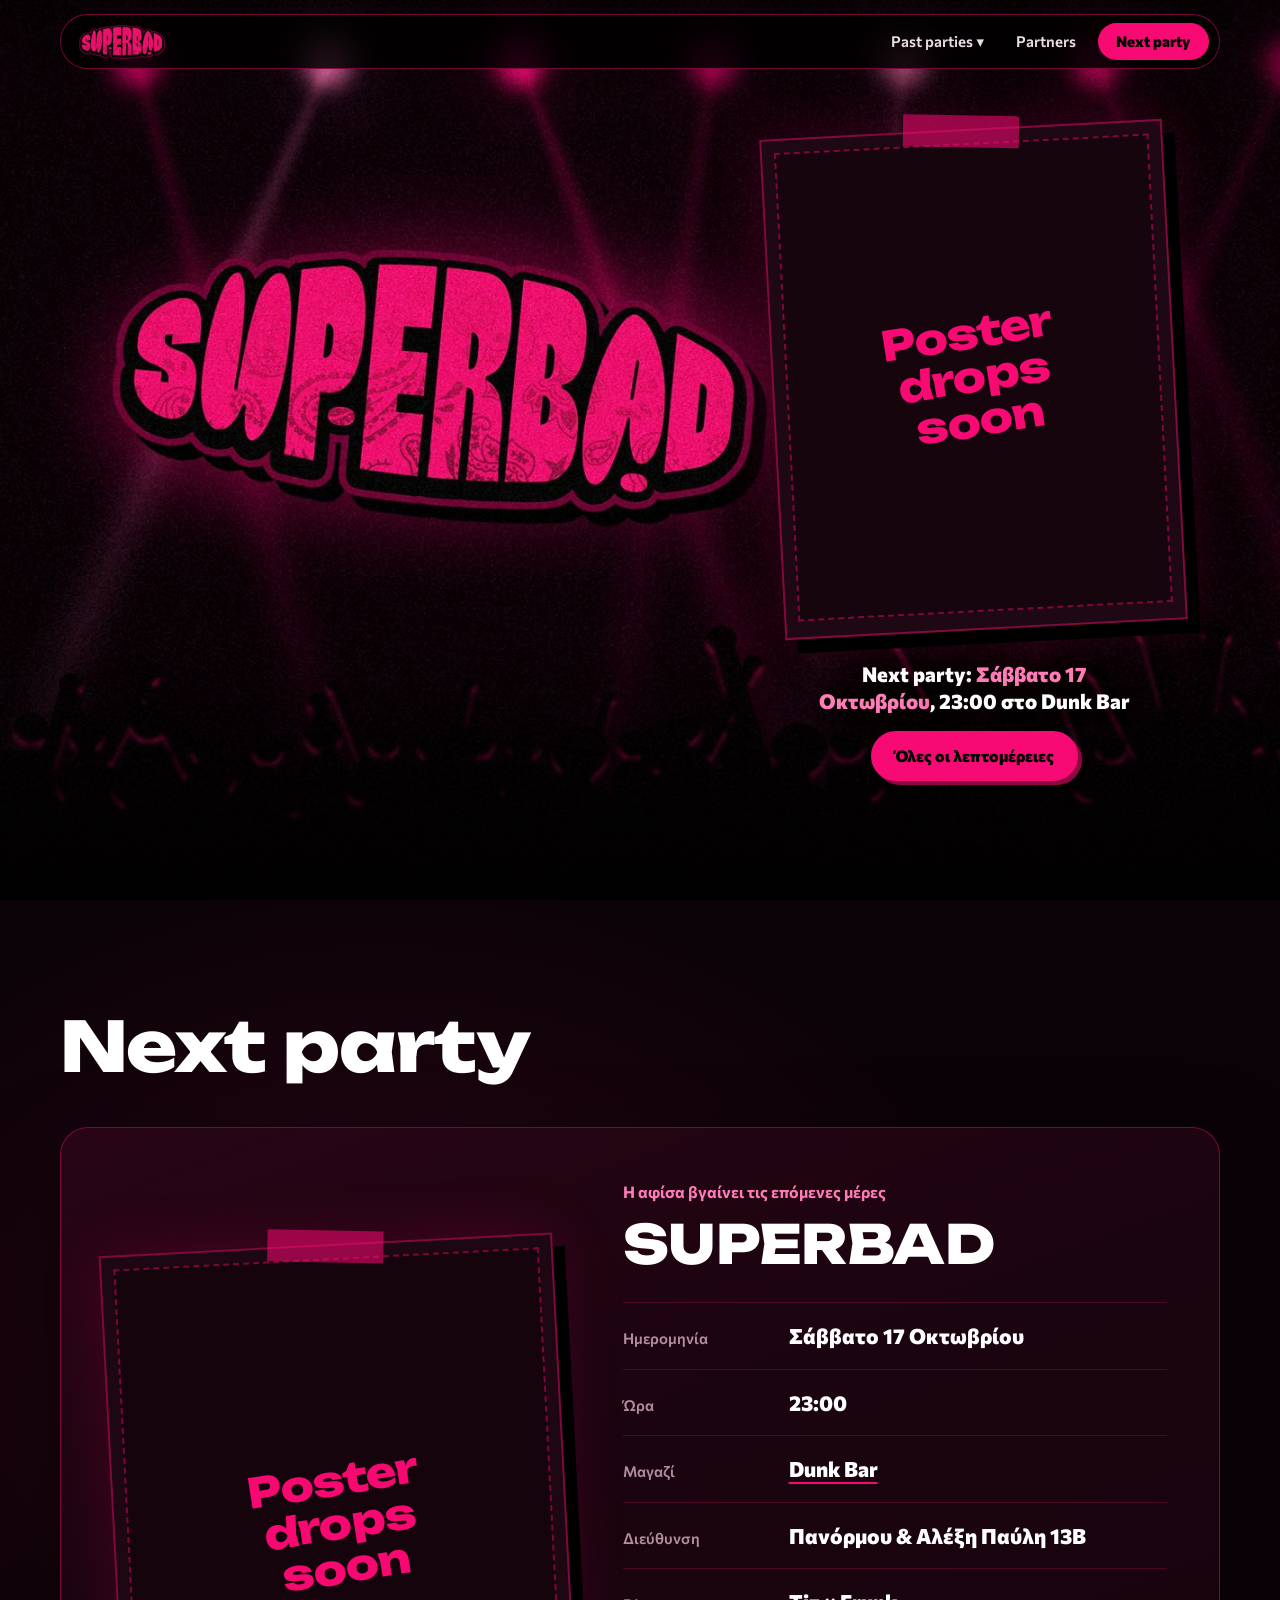
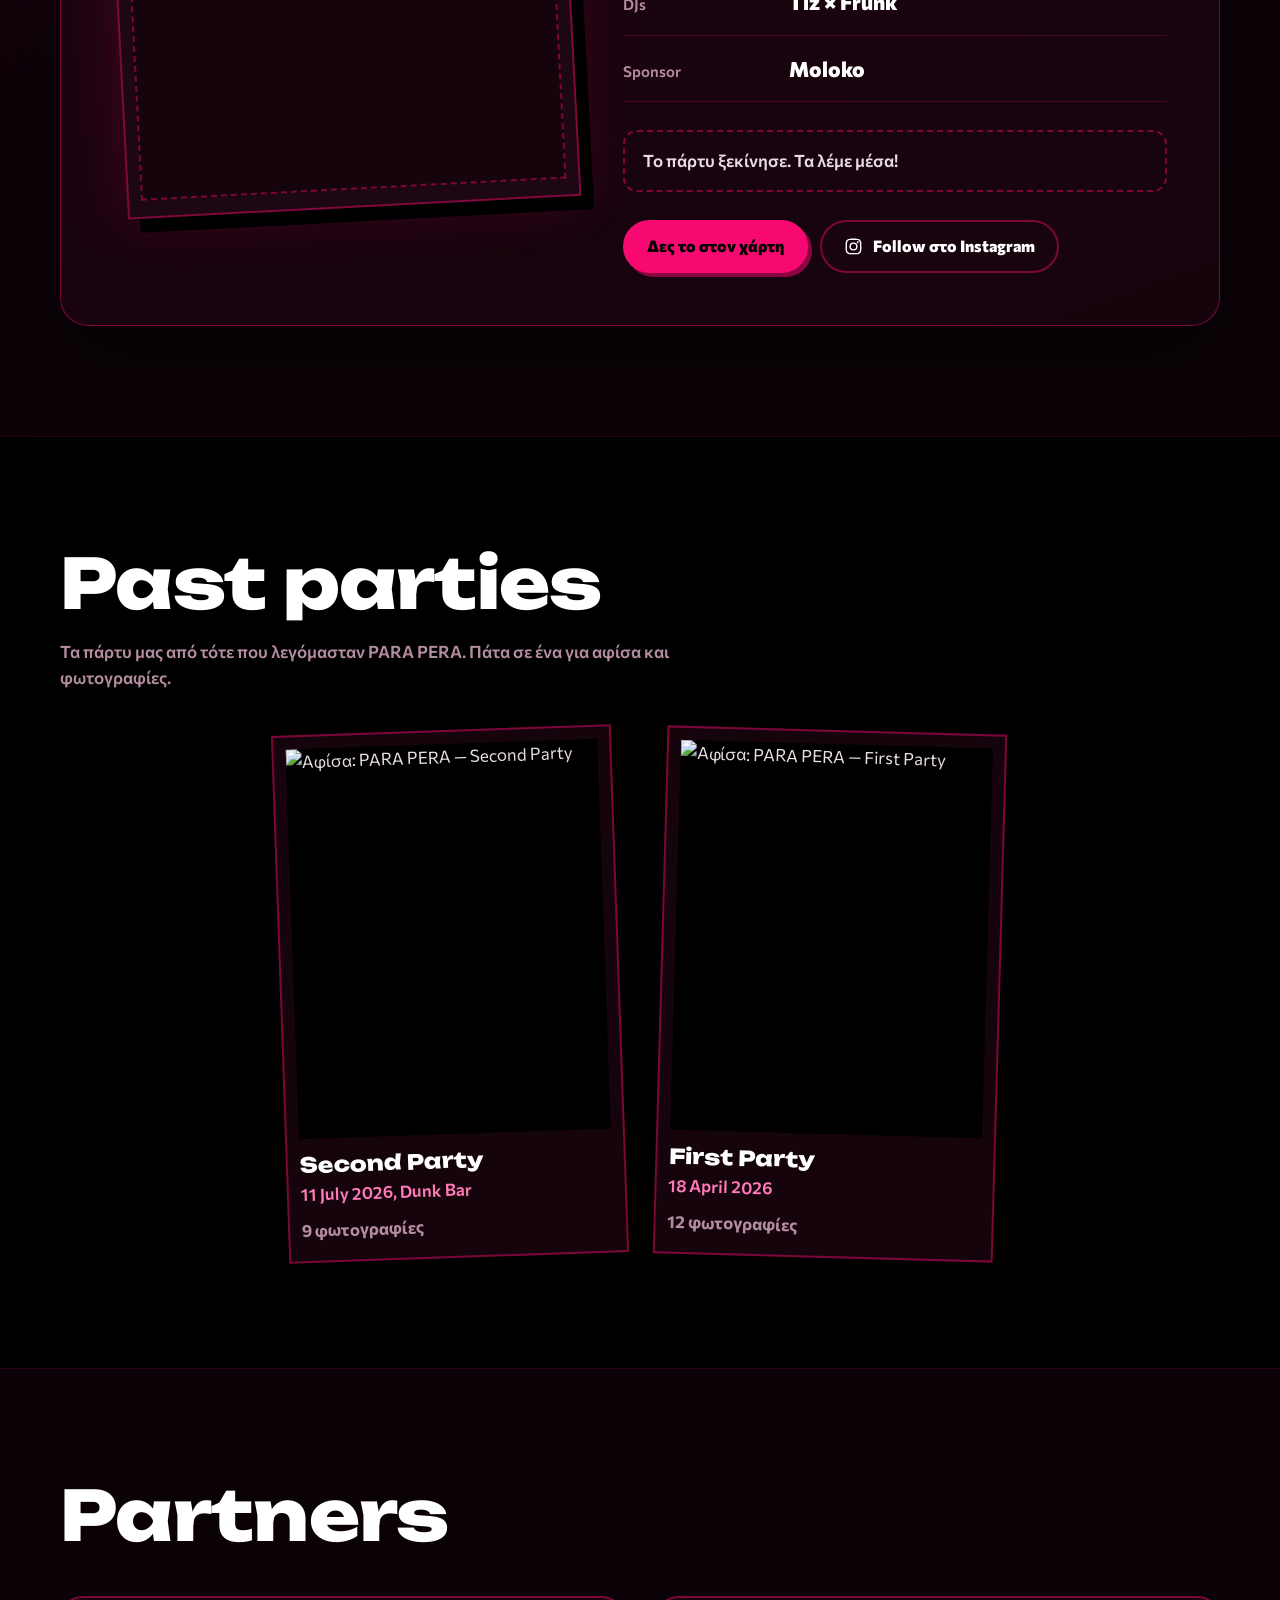
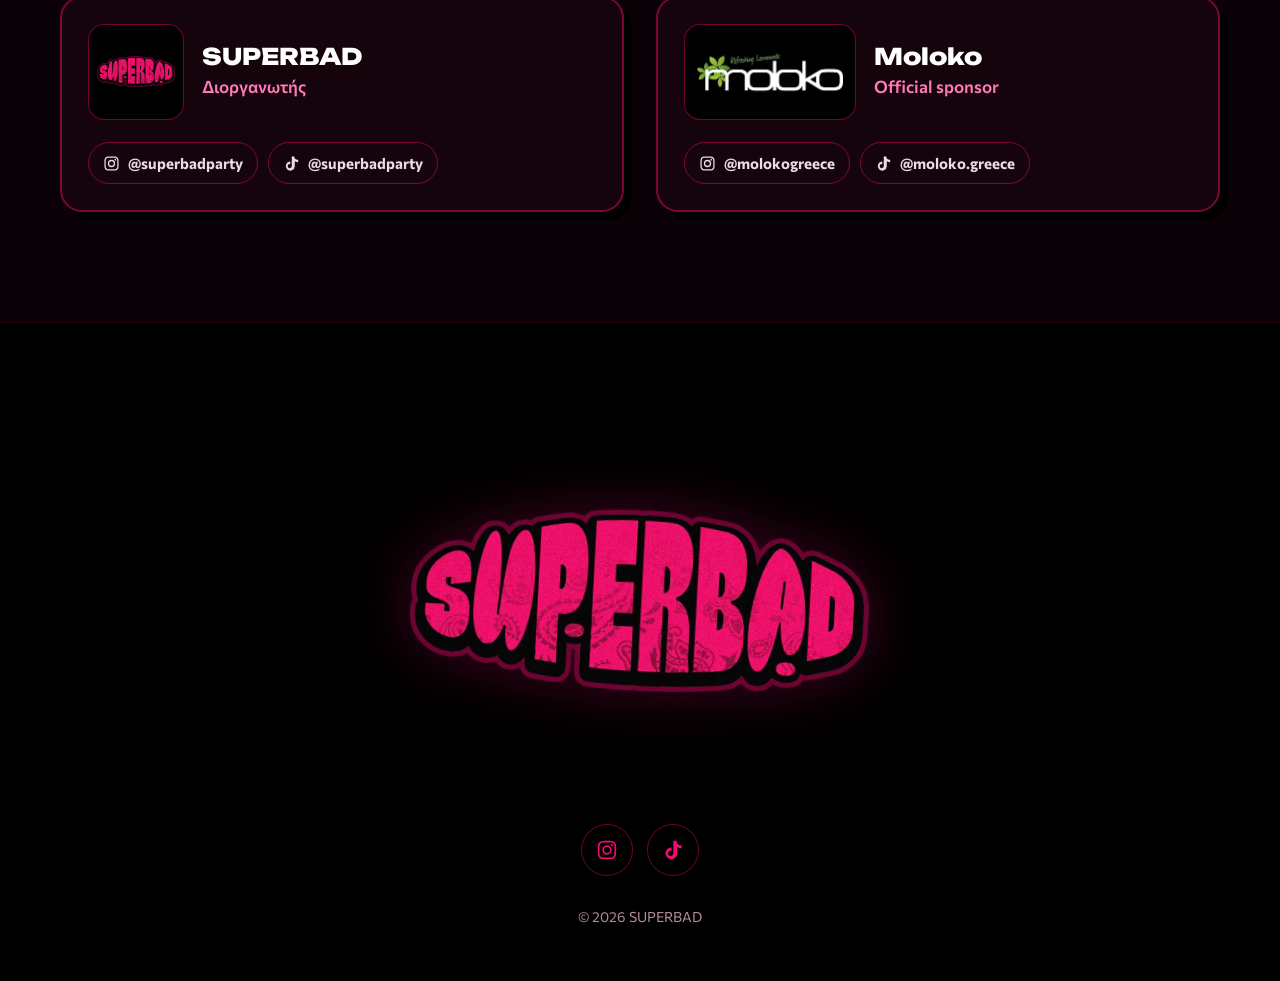
==== index.html @ 8065467e "Add files via upload superbadparty2" ====
<!DOCTYPE html>
<html lang="el">
<head>
<meta charset="UTF-8">
<meta name="viewport" content="width=device-width, initial-scale=1">
<title>SUPERBAD</title>
<meta name="description" content="SUPERBAD — φοιτητικό πάρτυ. Ημερομηνία, μαγαζί και lineup του επόμενου πάρτυ.">
<meta property="og:title" content="SUPERBAD">
<meta property="og:description" content="Φοιτητικό πάρτυ. Δες πότε και πού είναι το επόμενο.">
<meta property="og:image" content="logo-sticker.svg">
<meta property="og:type" content="website">
<meta name="color-scheme" content="dark">
<meta name="theme-color" content="#000000">
<link rel="icon" href="logo-sticker.svg" type="image/svg+xml">

<!-- Βάφει μαύρο πριν φορτώσει το CSS, για να μην αναβοσβήνει λευκό -->
<style>html,body{background:#000;margin:0}</style>

<link rel="preconnect" href="https://fonts.googleapis.com">
<link rel="preconnect" href="https://fonts.gstatic.com" crossorigin>
<link rel="stylesheet" href="https://fonts.googleapis.com/css2?family=Unbounded:wght@700;800&family=Commissioner:wght@400;600;700;800&display=swap">
<link rel="stylesheet" href="styles.css">
</head>
<body>
<svg width="0" height="0" style="position:absolute" aria-hidden="true">
  <symbol id="i-ig" viewBox="0 0 24 24"><path fill="currentColor" d="M12 2c2.717 0 3.056.01 4.122.06 1.065.05 1.79.217 2.428.465.66.254 1.216.598 1.772 1.153.509.5.902 1.105 1.153 1.772.247.637.415 1.363.465 2.428.047 1.066.06 1.405.06 4.122 0 2.717-.01 3.056-.06 4.122-.05 1.065-.218 1.79-.465 2.428a4.883 4.883 0 0 1-1.153 1.772c-.5.508-1.104.902-1.772 1.153-.637.247-1.363.415-2.428.465-1.066.047-1.405.06-4.122.06-2.717 0-3.056-.01-4.122-.06-1.065-.05-1.79-.218-2.428-.465a4.89 4.89 0 0 1-1.772-1.153 4.904 4.904 0 0 1-1.153-1.772c-.248-.637-.415-1.363-.465-2.428C2.013 15.056 2 14.717 2 12c0-2.717.01-3.056.06-4.122.05-1.066.217-1.79.465-2.428a4.88 4.88 0 0 1 1.153-1.772A4.897 4.897 0 0 1 5.45 2.525c.638-.248 1.362-.415 2.428-.465C8.944 2.013 9.283 2 12 2zm0 1.802c-2.67 0-2.987.01-4.04.059-.976.045-1.505.207-1.858.344-.466.181-.8.398-1.15.748-.35.35-.566.683-.747 1.15-.137.353-.3.882-.344 1.857-.05 1.053-.06 1.37-.06 4.04 0 2.67.01 2.987.06 4.04.045.976.207 1.505.344 1.858.181.466.397.8.747 1.15.35.35.684.566 1.15.747.353.137.882.3 1.858.344 1.052.05 1.369.06 4.04.06 2.67 0 2.987-.01 4.04-.06.976-.045 1.505-.207 1.857-.344.467-.181.8-.398 1.15-.748.35-.35.566-.683.747-1.15.137-.352.3-.881.344-1.857.05-1.053.06-1.37.06-4.04 0-2.67-.01-2.987-.06-4.04-.045-.976-.207-1.504-.344-1.857a3.097 3.097 0 0 0-.747-1.15 3.098 3.098 0 0 0-1.15-.748c-.352-.137-.881-.3-1.857-.344-1.053-.05-1.37-.06-4.04-.06zm0 3.064a5.135 5.135 0 1 1 0 10.27 5.135 5.135 0 0 1 0-10.27zm0 8.468a3.333 3.333 0 1 0 0-6.666 3.333 3.333 0 0 0 0 6.666zm6.538-8.671a1.2 1.2 0 1 1-2.4 0 1.2 1.2 0 0 1 2.4 0z"/></symbol>
  <symbol id="i-tt" viewBox="0 0 24 24"><path fill="currentColor" d="M19.59 6.69a4.83 4.83 0 0 1-3.77-4.25V2h-3.45v13.67a2.89 2.89 0 0 1-5.2 1.74 2.89 2.89 0 0 1 2.31-4.64 2.93 2.93 0 0 1 .88.13V9.4a6.84 6.84 0 0 0-1-.05A6.33 6.33 0 0 0 5.8 20.1a6.34 6.34 0 0 0 10.86-4.43V8.66a8.16 8.16 0 0 0 4.77 1.52V6.7a4.85 4.85 0 0 1-1.84-.01Z"/></symbol>
</svg>

<!-- NAV -->
<header class="site-nav">
  <a href="#home" class="nav-logo" aria-label="SUPERBAD, αρχή σελίδας"><img src="logo-sticker.svg" alt="SUPERBAD" width="81" height="34"></a>
  <nav class="nav-links" aria-label="Κύριο μενού">
    <div class="nav-past" id="navPast" hidden>
      <button class="nav-past-trigger" id="navPastTrigger" type="button" aria-expanded="false" aria-controls="navPastMenu">Past parties ▾</button>
      <div class="nav-past-menu" id="navPastMenu"></div>
    </div>
    <a href="#partners" class="nav-link">Partners</a>
    <a href="#next" class="nav-cta">Next party</a>
  </nav>
  <button class="nav-mobile-btn" id="mobileBtn" type="button" aria-expanded="false" aria-controls="mobileMenu">Menu</button>
</header>
<div class="nav-mobile-menu" id="mobileMenu">
  <a href="#next" onclick="closeMobile()">Next party</a>
  <div id="mobilePastList"></div>
  <a href="#partners" onclick="closeMobile()">Partners</a>
</div>

<!-- HERO: video με το logo αριστερά, αφίσα δεξιά -->
<section class="hero" id="home">
  <div class="hero-media">
    <video class="hero-video" autoplay muted loop playsinline poster="hero-bg.jpg">
      <source src="hero.mp4" type="video/mp4">
      <source src="hero.mov" type="video/mp4">
    </video>
    <div class="hero-shade"></div>
  </div>

  <div class="hero-inner">
    <h1 class="sr-only">SUPERBAD</h1>
    <div class="hero-side">
      <figure class="poster hero-poster">
        <div class="poster-ph"><span class="display">Poster<br>drops<br>soon</span></div>
        <img class="js-poster" alt="Αφίσα του επόμενου πάρτυ" hidden>
      </figure>
      <p class="hero-sub" id="heroSub">Το επόμενο πάρτυ ανακοινώνεται σύντομα.</p>
      <a class="btn hero-btn" href="#next">Όλες οι λεπτομέρειες</a>
    </div>
  </div>

</section>

<!-- NEXT PARTY -->
<section class="section next" id="next">
  <div class="wrap">
    <h2 class="section-title display">Next party</h2>

    <div class="party">
      <figure class="poster">
        <div class="poster-ph"><span class="display">Poster<br>drops<br>soon</span></div>
        <img class="js-poster" alt="Αφίσα του επόμενου πάρτυ" hidden>
      </figure>

      <article class="info" aria-labelledby="nName">
        <p id="nTagline" class="info-tag">Coming soon</p>
        <h3 id="nName" class="info-title display">SUPERBAD</h3>
        <dl class="info-rows">
          <div class="info-row"><dt>Ημερομηνία</dt><dd id="nDate">TBA</dd></div>
          <div class="info-row"><dt>Ώρα</dt><dd id="nTime">TBA</dd></div>
          <div class="info-row"><dt>Μαγαζί</dt><dd id="nVenue">TBA</dd></div>
          <div class="info-row"><dt>Διεύθυνση</dt><dd id="nAddress">TBA</dd></div>
          <div class="info-row"><dt>DJs</dt><dd id="nOnDeck">TBA</dd></div>
          <div class="info-row"><dt>Sponsor</dt><dd id="nSponsor">TBA</dd></div>
        </dl>

        <div class="countdown" id="countdown" hidden>
          <div class="cd-unit"><span class="cd-num" id="cdD">00</span><span class="cd-lbl">μέρες</span></div>
          <div class="cd-unit"><span class="cd-num" id="cdH">00</span><span class="cd-lbl">ώρες</span></div>
          <div class="cd-unit"><span class="cd-num" id="cdM">00</span><span class="cd-lbl">λεπτά</span></div>
          <div class="cd-unit"><span class="cd-num" id="cdS">00</span><span class="cd-lbl">δεύτ.</span></div>
        </div>
        <p class="soon-note" id="soonNote">Η ημερομηνία βγαίνει σύντομα. Κάνε follow για να μη το χάσεις.</p>

        <div class="info-actions">
          <a class="btn" id="nMap" href="#" target="_blank" rel="noopener" hidden>Δες το στον χάρτη</a>
          <a class="btn ghost" id="nCta" href="https://www.instagram.com/superbadparty/" target="_blank" rel="noopener"><svg aria-hidden="true"><use href="#i-ig"/></svg>Follow στο Instagram</a>
        </div>
      </article>
    </div>
  </div>
</section>

<!-- PAST PARTIES (από το PAST_EVENTS στο events.js) -->
<section class="section past" id="past" hidden>
  <div class="wrap">
    <h2 class="section-title display">Past parties</h2>
    <p class="past-intro">Τα πάρτυ μας από τότε που λεγόμασταν PARA PERA. Πάτα σε ένα για αφίσα και φωτογραφίες.</p>
    <div class="past-grid" id="pastGrid"></div>
  </div>
</section>

<!-- PARTNERS -->
<section class="section partners" id="partners">
  <div class="wrap">
    <h2 class="section-title display">Partners</h2>
    <div class="partner-row">

      <div class="partner">
        <div class="partner-head">
          <img src="logo-sticker.svg" alt="" class="partner-logo">
          <div>
            <div class="partner-name">SUPERBAD</div>
            <div class="partner-role">Διοργανωτής</div>
          </div>
        </div>
        <div class="partner-links">
          <a class="chip js-ig" href="https://www.instagram.com/superbadparty/" target="_blank" rel="noopener"><svg aria-hidden="true"><use href="#i-ig"/></svg><span class="js-ig-handle">@superbadparty</span></a>
          <a class="chip js-tt" href="https://www.tiktok.com/@superbadparty" target="_blank" rel="noopener"><svg aria-hidden="true"><use href="#i-tt"/></svg><span class="js-tt-handle">@superbadparty</span></a>
        </div>
      </div>

      <div class="partner">
        <div class="partner-head">
          <img src="moloko-logo.jpg" alt="" class="partner-logo rect">
          <div>
            <div class="partner-name">Moloko</div>
            <div class="partner-role">Official sponsor</div>
          </div>
        </div>
        <div class="partner-links">
          <a class="chip" href="https://www.instagram.com/molokogreece/" target="_blank" rel="noopener"><svg aria-hidden="true"><use href="#i-ig"/></svg><span>@molokogreece</span></a>
          <a class="chip" href="https://www.tiktok.com/@moloko.greece" target="_blank" rel="noopener"><svg aria-hidden="true"><use href="#i-tt"/></svg><span>@moloko.greece</span></a>
        </div>
      </div>

    </div>
  </div>
</section>

<!-- FOOTER -->
<footer class="site-footer">
  <img src="logo-sticker.svg" alt="SUPERBAD" class="footer-logo" width="900" height="375" loading="lazy">
  <div class="footer-social">
    <a class="js-ig" href="https://www.instagram.com/superbadparty/" target="_blank" rel="noopener" aria-label="Instagram"><svg aria-hidden="true"><use href="#i-ig"/></svg></a>
    <a class="js-tt" href="https://www.tiktok.com/@superbadparty" target="_blank" rel="noopener" aria-label="TikTok"><svg aria-hidden="true"><use href="#i-tt"/></svg></a>
  </div>
  <p class="footer-copy">© <span id="yr"></span> SUPERBAD</p>
</footer>

<script src="events.js"></script>
<script>
document.getElementById('yr').textContent = new Date().getFullYear();
const $ = id => document.getElementById(id);
const isSet = v => v && v !== 'TBA';

/* Social links από το SOCIALS στο events.js */
if (typeof SOCIALS !== 'undefined') {
  document.querySelectorAll('.js-ig').forEach(a => a.href = `https://www.instagram.com/${SOCIALS.instagram}/`);
  document.querySelectorAll('.js-tt').forEach(a => a.href = `https://www.tiktok.com/@${SOCIALS.tiktok}`);
  document.querySelectorAll('.js-ig-handle').forEach(s => s.textContent = '@' + SOCIALS.instagram);
  document.querySelectorAll('.js-tt-handle').forEach(s => s.textContent = '@' + SOCIALS.tiktok);
  $('nCta').href = `https://www.instagram.com/${SOCIALS.instagram}/`;
}

/* Next party */
const N = typeof NEXT_EVENT !== 'undefined' ? NEXT_EVENT : {};
if (N.poster) {
  document.querySelectorAll('.js-poster').forEach(img => { img.src = N.poster; img.hidden = false; });
  document.querySelectorAll('.poster-ph').forEach(ph => ph.hidden = true);
}
const setText = (id, v) => { if (v) $(id).textContent = v; };
setText('nName', N.name);
setText('nTagline', N.tagline);
setText('nDate', N.date);
setText('nTime', N.time);
setText('nAddress', N.address);
setText('nSponsor', N.sponsor);
if (N.onDeck) $('nOnDeck').textContent = Array.isArray(N.onDeck) ? N.onDeck.join(' × ') : N.onDeck;
if (N.venueUrl && isSet(N.venue)) {
  $('nVenue').innerHTML = `<a href="${N.venueUrl}" target="_blank" rel="noopener">${N.venue}</a>`;
  $('nMap').href = N.venueUrl; $('nMap').hidden = false;
} else setText('nVenue', N.venue);

/* Γραμμή κάτω από την αφίσα στην πρώτη οθόνη */
if (isSet(N.date)) {
  $('heroSub').innerHTML = `Next party: <span>${N.date}</span>${isSet(N.time) ? ', ' + N.time : ''}${isSet(N.venue) ? ' στο ' + N.venue : ''}`;
}

/* Countdown: δείχνεται μόνο όταν υπάρχει iso ημερομηνία */
if (N.iso && !isNaN(new Date(N.iso))) {
  const target = new Date(N.iso).getTime();
  const pad = n => String(n).padStart(2, '0');
  const tick = () => {
    const d = Math.max(0, target - Date.now());
    $('cdD').textContent = pad(Math.floor(d / 864e5));
    $('cdH').textContent = pad(Math.floor(d / 36e5) % 24);
    $('cdM').textContent = pad(Math.floor(d / 6e4) % 60);
    $('cdS').textContent = pad(Math.floor(d / 1e3) % 60);
    if (d === 0) { $('countdown').hidden = true; $('soonNote').hidden = false; $('soonNote').textContent = 'Το πάρτυ ξεκίνησε. Τα λέμε μέσα!'; }
  };
  $('countdown').hidden = false; $('soonNote').hidden = true;
  tick(); setInterval(tick, 1000);
}

/* Past parties: εμφανίζονται μόνο αν υπάρχουν */
const PAST = typeof PAST_EVENTS !== 'undefined' ? PAST_EVENTS : [];
if (PAST.length) {
  $('past').hidden = false;
  $('navPast').hidden = false;
  $('pastGrid').innerHTML = PAST.map(e => {
    const cover = e.poster || (getPhotoUrls(e)[0] || '');
    const n = getPhotoUrls(e).length;
    return `<a href="past.html?event=${e.slug}" class="past-card">
      <div class="thumb"><img src="${cover}" alt="Αφίσα: ${e.name}" loading="lazy"></div>
      <div class="name">${e.label}</div>
      <div class="meta">${e.date}${e.venue ? ', ' + e.venue : ''}</div>
      ${n ? `<span class="more">${n} φωτογραφίες</span>` : ''}
    </a>`;
  }).join('');
  $('navPastMenu').innerHTML = PAST.map(e => `<a href="past.html?event=${e.slug}">${e.label}</a>`).join('');
  $('mobilePastList').innerHTML = PAST.map(e => `<a href="past.html?event=${e.slug}" onclick="closeMobile()">${e.label}</a>`).join('');

  const trigger = $('navPastTrigger'), menu = $('navPastMenu');
  trigger.addEventListener('click', e => {
    e.stopPropagation();
    const open = menu.classList.toggle('open');
    trigger.setAttribute('aria-expanded', open);
  });
  document.addEventListener('click', e => {
    if (!$('navPast').contains(e.target)) { menu.classList.remove('open'); trigger.setAttribute('aria-expanded', false); }
  });
}

/* Mobile menu */
const mBtn = $('mobileBtn'), mMenu = $('mobileMenu');
mBtn.addEventListener('click', () => {
  const o = mMenu.classList.toggle('open');
  mBtn.textContent = o ? 'Close' : 'Menu';
  mBtn.setAttribute('aria-expanded', o);
});
function closeMobile() {
  mMenu.classList.remove('open');
  mBtn.textContent = 'Menu';
  mBtn.setAttribute('aria-expanded', false);
}
</script>
</body>
</html>
---- styles.css ----
/* =========================================================
   SUPERBAD — styles.css
   Σκοτεινό site: μαύρο / σκούρο μωβ-ροζ, με το ροζ του logo
   μόνο σαν τόνο (τίτλοι, κουμπιά, περιγράμματα).
   ========================================================= */

:root {
  --pink:    #F80971;   /* το ροζ του logo */
  --pink-lt: #FF7AB6;
  --bruise:  #8A0541;   /* σκούρο ροζ από το paisley */
  --ink:     #000000;
  --night:   #0B0207;   /* φόντο ενοτήτων */
  --plum:    #16040D;   /* κάρτες */
  --line:    rgba(248, 9, 113, .45);
  --white:   #FFFFFF;
  --soft:    #E9DCE3;   /* κείμενο, πιο μαλακό από το λευκό */
  --muted:   #B48CA0;

  --f-display: "Unbounded", "Commissioner", "Arial Black", system-ui, sans-serif;
  --f-body:    "Commissioner", system-ui, -apple-system, "Segoe UI", sans-serif;
}

*, *::before, *::after { box-sizing: border-box; }
html { scroll-behavior: smooth; scroll-padding-top: 90px; }
body {
  margin: 0;
  background: var(--ink);
  color: var(--soft);
  font-family: var(--f-body);
  font-size: 17px;
  line-height: 1.5;
  -webkit-font-smoothing: antialiased;
  overflow-x: hidden;
}
img { max-width: 100%; display: block; }
a { color: inherit; }
::selection { background: var(--pink); color: var(--ink); }
:focus-visible { outline: 3px solid var(--pink-lt); outline-offset: 3px; border-radius: 4px; }
[hidden] { display: none !important; }

/* κόκκος, σαν το print του logo */
body::after {
  content: ""; position: fixed; inset: 0; pointer-events: none; z-index: 100;
  opacity: .10; mix-blend-mode: overlay;
  background-image: url("data:image/svg+xml,%3Csvg xmlns='http://www.w3.org/2000/svg' width='160' height='160'%3E%3Cfilter id='n'%3E%3CfeTurbulence type='fractalNoise' baseFrequency='.9' numOctaves='2' stitchTiles='stitch'/%3E%3C/filter%3E%3Crect width='100%25' height='100%25' filter='url(%23n)'/%3E%3C/svg%3E");
}

.display { font-family: var(--f-display); font-weight: 800; line-height: 1.05; letter-spacing: -.01em; }
.sr-only { position: absolute; width: 1px; height: 1px; overflow: hidden; clip: rect(0 0 0 0); white-space: nowrap; }

/* ---------------- NAV ---------------- */
.site-nav {
  position: fixed; top: 14px; left: 50%; transform: translateX(-50%);
  width: min(1160px, calc(100% - 28px)); z-index: 50;
  display: flex; align-items: center; justify-content: space-between; gap: 16px;
  padding: 8px 10px 8px 18px;
  background: rgba(0,0,0,.82); backdrop-filter: blur(10px); -webkit-backdrop-filter: blur(10px);
  border: 1.5px solid var(--line); border-radius: 999px;
}
.nav-logo img { height: 34px; width: auto; }
.nav-links { display: flex; align-items: center; gap: 4px; }
.nav-link, .nav-past-trigger {
  font: 600 15px/1 var(--f-body); color: var(--soft); text-decoration: none;
  padding: 10px 14px; border-radius: 999px; background: none; border: 0; cursor: pointer;
}
.nav-link:hover, .nav-past-trigger:hover { color: var(--pink-lt); }
.nav-cta {
  font: 800 15px/1 var(--f-body); color: var(--ink); text-decoration: none;
  background: var(--pink); padding: 11px 18px; border-radius: 999px; margin-left: 4px;
}
.nav-cta:hover { background: var(--pink-lt); }
.nav-past { position: relative; }
.nav-past-menu {
  display: none; position: absolute; top: calc(100% + 12px); left: 50%; transform: translateX(-50%);
  min-width: 200px; padding: 8px; background: var(--plum); border: 1.5px solid var(--line); border-radius: 14px;
  box-shadow: 0 18px 40px rgba(0,0,0,.6);
}
.nav-past-menu.open { display: grid; }
.nav-past-menu a { padding: 10px 12px; border-radius: 8px; text-decoration: none; font-weight: 700; color: var(--soft); }
.nav-past-menu a:hover { background: var(--pink); color: var(--ink); }
.nav-mobile-btn { display: none; }
.nav-mobile-menu { display: none; }

/* ---------------- HERO ---------------- */
.hero { position: relative; min-height: 100svh; overflow: hidden; background: var(--ink); isolation: isolate; }
.hero-media { position: absolute; inset: 0; z-index: -1; }
/* το logo είναι στο 34% του video: το κρατάμε στο ίδιο σημείο σε κάθε οθόνη */
.hero-video { width: 100%; height: 100%; object-fit: cover; object-position: 34% 50%; display: block; }
.hero-shade {
  position: absolute; inset: 0;
  background: linear-gradient(180deg, rgba(0,0,0,.4) 0%, transparent 18%, transparent 70%, var(--ink) 100%);
}
.hero-inner {
  min-height: 100svh; display: grid; grid-template-columns: 58fr 42fr; align-items: center;
  padding: 100px 5vw 90px;
}
.hero-side { grid-column: 2; display: flex; flex-direction: column; align-items: center; text-align: center; }
.hero-poster { width: min(100%, calc(56svh * 0.8)); }
.hero-sub {
  margin: 30px 0 0; font: 800 clamp(17px, 1.6vw, 21px)/1.35 var(--f-body);
  color: var(--white); text-shadow: 0 2px 14px rgba(0,0,0,.9); text-wrap: balance; max-width: 30ch;
}
.hero-sub span { color: var(--pink-lt); }
.hero-btn { margin-top: 16px; }

/* ---------------- SECTIONS ---------------- */
.section { padding: 110px 20px; position: relative; background: var(--night); }
.section + .section { border-top: 1px solid rgba(248,9,113,.15); }
.wrap { max-width: 1160px; margin: 0 auto; }
.section-title {
  font-size: clamp(34px, 5.4vw, 72px); margin: 0 0 44px;
  color: var(--white);
}

/* Next party */
.next { background: radial-gradient(ellipse 70% 60% at 30% 40%, #2A0717 0%, var(--night) 70%); }
.party { display: grid; grid-template-columns: minmax(0, 5fr) minmax(0, 6fr); gap: 56px; align-items: center; }

/* αφίσα κολλημένη με ταινία */
.poster {
  position: relative; transform: rotate(-3deg); margin: 0;
  background: #1C0712; padding: 12px 12px 16px; border: 2px solid var(--line);
  box-shadow: 12px 14px 0 #000, 0 0 60px rgba(248,9,113,.18);
  transition: transform .35s cubic-bezier(.2,1.4,.4,1);
}
.poster:hover { transform: rotate(-1deg) scale(1.02); }
.poster img { width: 100%; height: auto; }
.poster::before {
  content: ""; position: absolute; top: -16px; left: 50%; width: 116px; height: 32px;
  transform: translateX(-50%) rotate(4deg); background: rgba(248, 9, 113, .55);
}
.poster-ph {
  aspect-ratio: 4/5; background: var(--plum); border: 2px dashed var(--line);
  display: grid; place-content: center; padding: 24px; text-align: center;
}
.poster-ph span { display: block; font-size: clamp(28px, 3.2vw, 48px); line-height: 1.08; color: var(--pink); transform: rotate(-6deg); }

/* κάρτα: αφίσα αριστερά, στοιχεία δεξιά (όπως στο PARA PERA site) */
.party, .party-card {
  background: linear-gradient(160deg, rgba(248,9,113,.08), rgba(248,9,113,.02) 45%, transparent), var(--plum);
  border: 1.5px solid var(--line); border-radius: 28px; padding: 52px;
  box-shadow: 0 30px 80px rgba(0,0,0,.55);
}
.info { min-width: 0; }
.info-tag { margin: 0 0 12px; font-weight: 700; font-size: 16px; color: var(--pink-lt); }
.info-title { font-size: clamp(34px, 4.2vw, 54px); margin: 0 0 30px; color: var(--white); }
.info-rows { margin: 0; }
.info-row {
  display: grid; grid-template-columns: 150px minmax(0, 1fr); gap: 16px; align-items: baseline;
  padding: 17px 0; border-bottom: 1px solid rgba(248,9,113,.22);
}
.info-row:first-child { border-top: 1px solid rgba(248,9,113,.22); }
.info-row dt { font-size: 15px; font-weight: 600; color: var(--muted); }
.info-row dd { margin: 0; font-size: 21px; font-weight: 800; color: var(--white); overflow-wrap: anywhere; }
.info-row a { color: var(--white); text-decoration-color: var(--pink); text-underline-offset: 5px; }
.info-row a:hover { color: var(--pink-lt); }
.info-actions { display: flex; flex-wrap: wrap; gap: 12px; margin-top: 28px; }

.countdown { display: flex; gap: 10px; margin-top: 30px; }
.cd-unit {
  flex: 1; text-align: center; background: #000; border: 1.5px solid var(--line);
  border-radius: 14px; padding: 12px 4px 10px;
}
.cd-num { font: 800 clamp(24px, 3vw, 34px)/1.1 var(--f-display); display: block; color: var(--pink); font-variant-numeric: tabular-nums; }
.cd-lbl { font-size: 13px; font-weight: 700; color: var(--muted); }
.soon-note {
  margin-top: 28px; padding: 16px 18px; border: 2px dashed var(--line); border-radius: 14px;
  font-weight: 600; color: var(--soft);
}

.btn {
  display: inline-flex; align-items: center; gap: 10px;
  font: 800 16px/1 var(--f-body); color: var(--ink); text-decoration: none;
  background: var(--pink); padding: 15px 22px; border-radius: 999px; border: 2px solid var(--pink);
  box-shadow: 4px 4px 0 var(--bruise);
  transition: transform .15s, box-shadow .15s, background .15s;
}
.btn:hover { background: var(--pink-lt); transform: translate(-2px,-2px); box-shadow: 6px 6px 0 var(--bruise); }
.btn:active { transform: translate(2px,2px); box-shadow: 1px 1px 0 var(--bruise); }
.btn.ghost { background: transparent; color: var(--white); border-color: var(--line); box-shadow: none; }
.btn.ghost:hover { border-color: var(--pink); color: var(--pink-lt); transform: none; }
.btn svg { width: 19px; height: 19px; }

/* Past parties */
.past { background: var(--ink); }
.past-intro { margin: -24px 0 40px; color: var(--muted); font-weight: 600; max-width: 60ch; }
.past-grid { display: grid; grid-template-columns: repeat(auto-fit, minmax(260px, 340px)); gap: 40px; justify-content: center; }
.past-card {
  display: block; background: var(--plum); padding: 12px 12px 18px; text-decoration: none; color: var(--soft);
  border: 2px solid var(--line); box-shadow: 8px 8px 0 #000;
  transition: transform .3s cubic-bezier(.2,1.4,.4,1), border-color .2s;
}
.past-card:nth-child(odd)  { transform: rotate(-2deg); }
.past-card:nth-child(even) { transform: rotate(1.6deg); }
.past-card:hover { transform: rotate(0) translateY(-6px); border-color: var(--pink); }
.past-card .thumb { aspect-ratio: 4/5; overflow: hidden; background: #000; }
.past-card .thumb img { width: 100%; height: 100%; object-fit: cover; }
.past-card .name { font: 800 21px/1.2 var(--f-display); margin-top: 14px; color: var(--white); }
.past-card .meta { font-weight: 600; color: var(--pink-lt); margin-top: 4px; }
.past-card .more { display: inline-block; margin-top: 10px; font-weight: 700; color: var(--muted); }

/* Partners */
.partners { background: var(--night); }
.partner-row { display: grid; grid-template-columns: repeat(auto-fit, minmax(280px, 1fr)); gap: 32px; }
.partner {
  background: var(--plum); border: 2px solid var(--line); border-radius: 22px; padding: 26px;
  box-shadow: 8px 8px 0 #000;
}
.partner-head { display: flex; align-items: center; gap: 18px; }
.partner-logo { width: 96px; height: 96px; border-radius: 16px; border: 1.5px solid var(--line); object-fit: contain; background: #000; padding: 8px; }
.partner-logo.rect { width: 172px; object-fit: contain; padding: 6px 8px; background: #000; flex-shrink: 0; }
.partner-name { font: 800 23px/1.15 var(--f-display); color: var(--white); }
.partner-role { font-weight: 600; color: var(--pink-lt); margin-top: 4px; }
.partner-links { display: flex; flex-wrap: wrap; gap: 10px; margin-top: 22px; }
.chip {
  display: inline-flex; align-items: center; gap: 8px; text-decoration: none;
  font-weight: 700; font-size: 15px; color: var(--soft);
  padding: 9px 14px; border: 1.5px solid var(--line); border-radius: 999px;
}
.chip:hover { background: var(--pink); border-color: var(--pink); color: var(--ink); }
.chip svg { width: 17px; height: 17px; }

/* ---------------- FOOTER ---------------- */
.site-footer { background: var(--ink); padding: 90px 20px 40px; text-align: center; overflow: hidden; border-top: 1px solid rgba(248,9,113,.15); }
.footer-logo { width: min(460px, 78vw); margin: 0 auto; transform: rotate(3deg); filter: drop-shadow(0 0 30px rgba(248,9,113,.25)); }
.footer-social { display: flex; justify-content: center; gap: 14px; margin-top: 36px; }
.footer-social a {
  width: 52px; height: 52px; display: grid; place-items: center; border-radius: 50%;
  border: 1.5px solid var(--line); color: var(--pink);
}
.footer-social a:hover { background: var(--pink); color: var(--ink); }
.footer-social svg { width: 22px; height: 22px; }
.footer-copy { margin-top: 30px; color: var(--muted); font-size: 14px; }

/* ---------------- PAST EVENT PAGE ---------------- */
.detail { background: var(--night); min-height: 100vh; padding: 130px 20px 90px; }
.back-link {
  font: 800 15px/1 var(--f-body); color: var(--ink); text-decoration: none;
  background: var(--pink); padding: 11px 18px; border-radius: 999px;
}
.back-link:hover { background: var(--pink-lt); }
.detail-title { font-size: clamp(26px, 4.2vw, 54px); margin: 0 0 40px; color: var(--white); }
.detail-top { display: grid; grid-template-columns: minmax(0, 4fr) minmax(0, 6fr); gap: 52px; align-items: center; }
.detail-top .poster { transform: rotate(-2.5deg); }
.gallery-head { display: flex; align-items: baseline; justify-content: space-between; gap: 16px; margin: 80px 0 24px; flex-wrap: wrap; }
.gallery-title { font-size: clamp(30px, 4vw, 48px); margin: 0; color: var(--white); }
.gallery-count { font-weight: 700; color: var(--pink-lt); }
.photo-grid { display: grid; grid-template-columns: repeat(auto-fill, minmax(220px, 1fr)); gap: 16px; }
.photo-item {
  aspect-ratio: 1; overflow: hidden; cursor: zoom-in; border: 1.5px solid var(--line); background: #000;
  transition: transform .2s, border-color .2s;
}
.photo-item:hover { transform: translateY(-3px); border-color: var(--pink); }
.photo-item img { width: 100%; height: 100%; object-fit: cover; }
.empty-note { padding: 22px; border: 2px dashed var(--line); border-radius: 16px; font-weight: 600; }

.lightbox { position: fixed; inset: 0; z-index: 200; display: none; place-items: center; background: rgba(0,0,0,.95); }
.lightbox.active { display: grid; }
.lightbox-img-wrap { width: 100%; height: 100%; display: grid; place-items: center; padding: 70px; }
.lightbox-img-wrap img { max-width: 100%; max-height: 100%; object-fit: contain; }
.lightbox-topbar { position: absolute; top: 18px; left: 18px; right: 18px; display: flex; justify-content: space-between; align-items: center; z-index: 2; }
.lightbox-counter { font: 800 18px/1 var(--f-body); color: var(--pink); }
.lightbox-close, .lightbox-nav-btn {
  width: 50px; height: 50px; border-radius: 50%; border: 0; cursor: pointer;
  background: var(--pink); color: var(--ink); font: 800 26px/1 var(--f-display);
}
.lightbox-nav-btn { position: absolute; top: 50%; transform: translateY(-50%); z-index: 2; }
.lb-prev { left: 14px; } .lb-next { right: 14px; }
.lightbox-close:hover, .lightbox-nav-btn:hover { background: var(--white); }

/* ---------------- RESPONSIVE ---------------- */
@media (max-width: 900px) {
  .hero-media { position: relative; inset: auto; height: 50svh; }
  .hero-video { object-position: 19% 50%; }
  .hero-inner { display: block; min-height: 0; padding: 0 20px 70px; margin-top: -10svh; }
  .hero-side { position: relative; }
  .hero-poster { width: min(78vw, 360px); }
  .party, .detail-top { grid-template-columns: 1fr; gap: 48px; }
  .poster { max-width: min(380px, 82vw); margin: 0 auto; }
  .party, .party-card { padding: 34px 22px; border-radius: 22px; }
}
@media (max-width: 720px) {
  .nav-links { display: none; }
  .nav-mobile-btn {
    display: block; font: 800 15px/1 var(--f-body); color: var(--ink);
    background: var(--pink); border: 0; border-radius: 999px; padding: 11px 18px; cursor: pointer;
  }
  .nav-mobile-menu {
    position: fixed; top: 76px; left: 14px; right: 14px; z-index: 49;
    flex-direction: column; gap: 4px; padding: 14px;
    background: var(--plum); border: 1.5px solid var(--line); border-radius: 20px; box-shadow: 0 18px 40px rgba(0,0,0,.6);
  }
  .nav-mobile-menu.open { display: flex; }
  .nav-mobile-menu a { color: var(--soft); text-decoration: none; font: 800 20px/1 var(--f-body); padding: 12px 10px; border-radius: 10px; }
  .nav-mobile-menu a:hover { background: var(--pink); color: var(--ink); }
  .section { padding: 84px 18px; }
  .section-title { margin-bottom: 36px; }
  .info-row { grid-template-columns: 1fr; gap: 2px; padding: 13px 0; }
  .info-row dd { font-size: 19px; }
  .countdown { gap: 6px; }
  .lightbox-img-wrap { padding: 70px 10px; }
}

@media (prefers-reduced-motion: reduce) {
  html { scroll-behavior: auto; }
  .poster, .past-card, .btn, .photo-item { transition: none; }
}
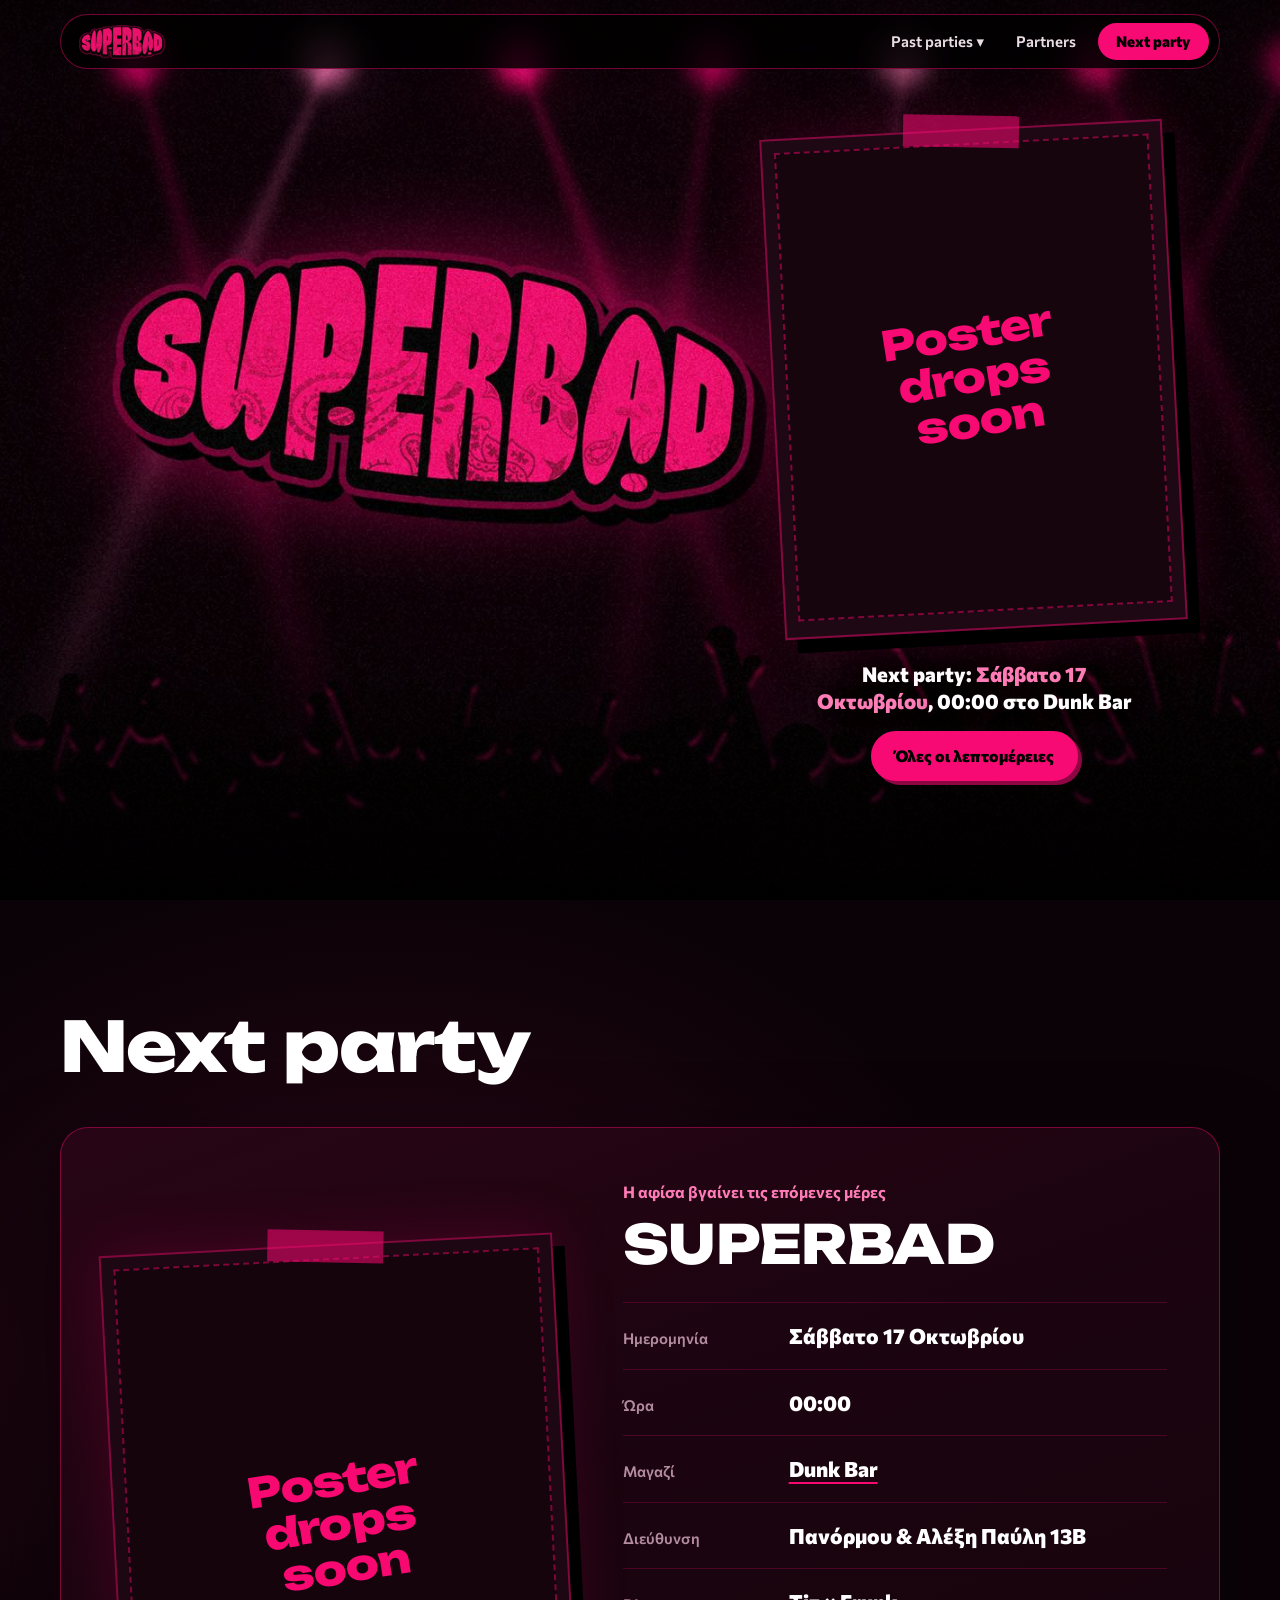
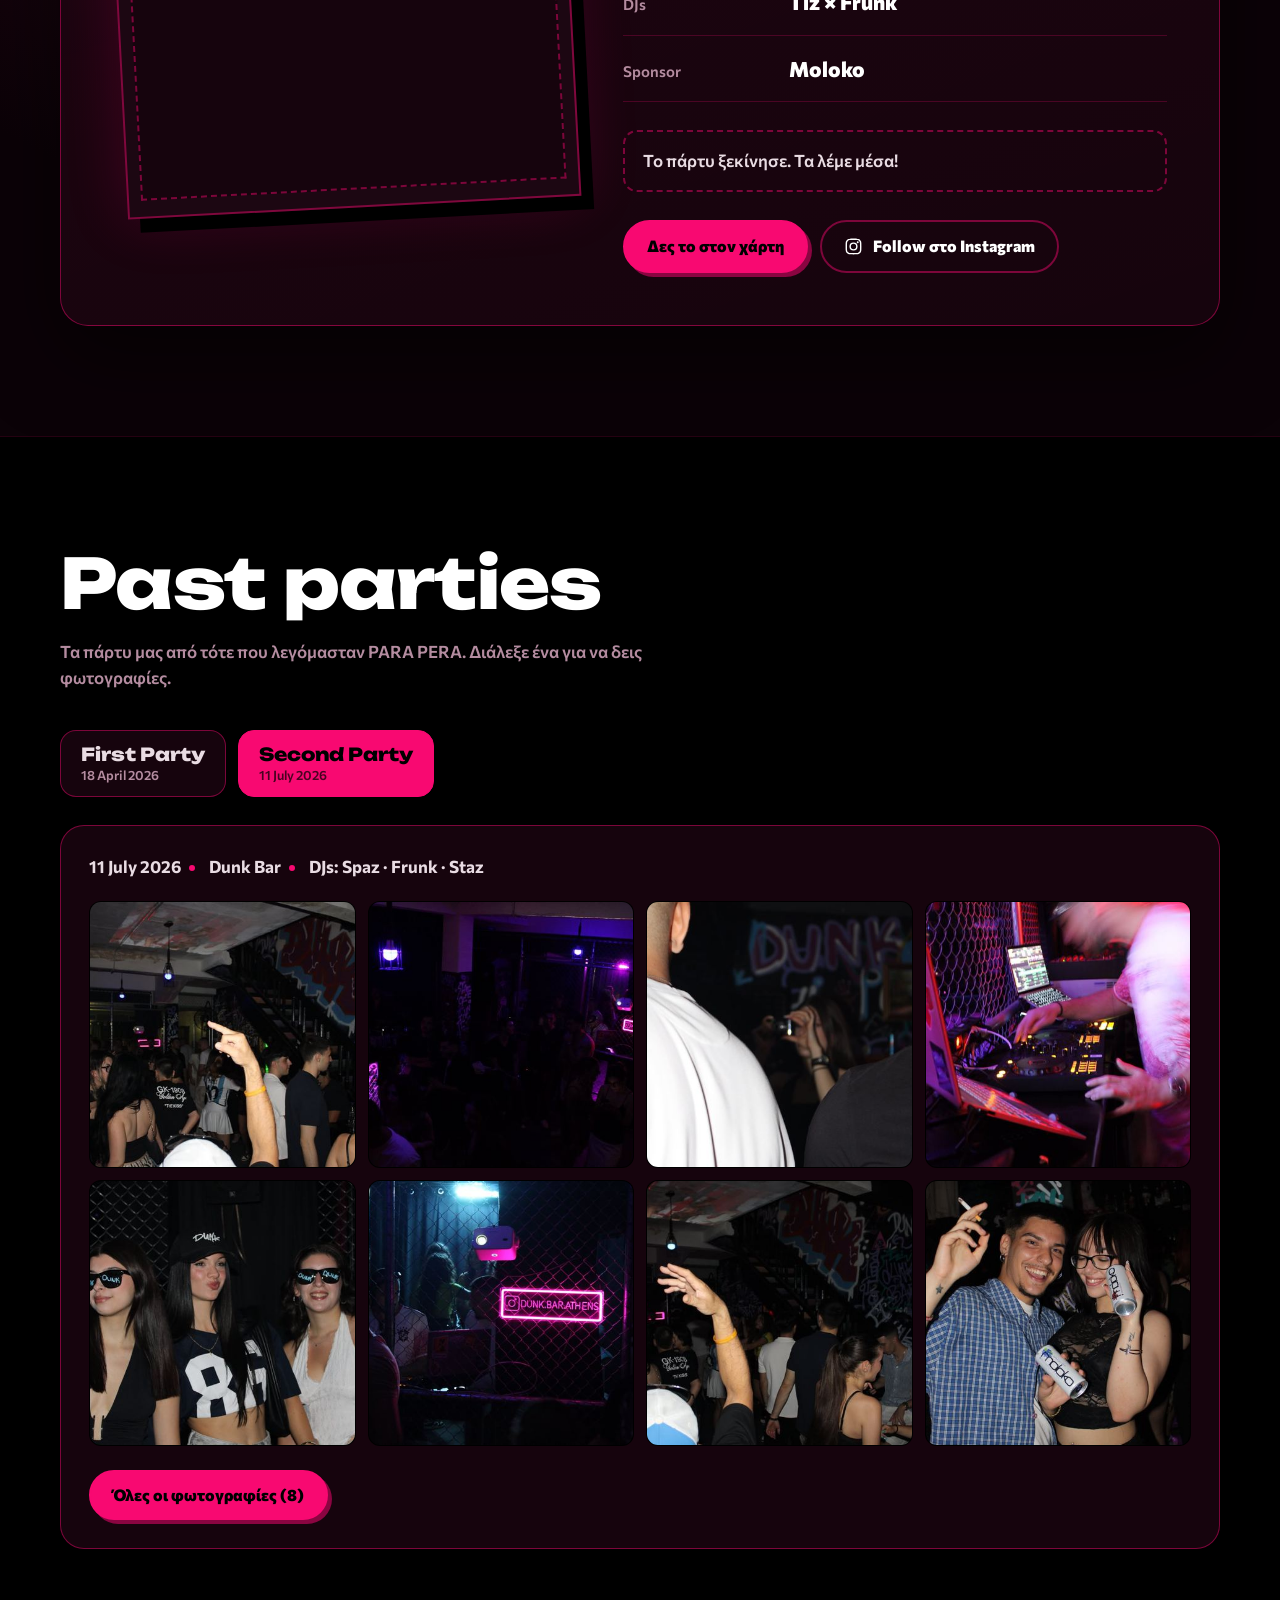
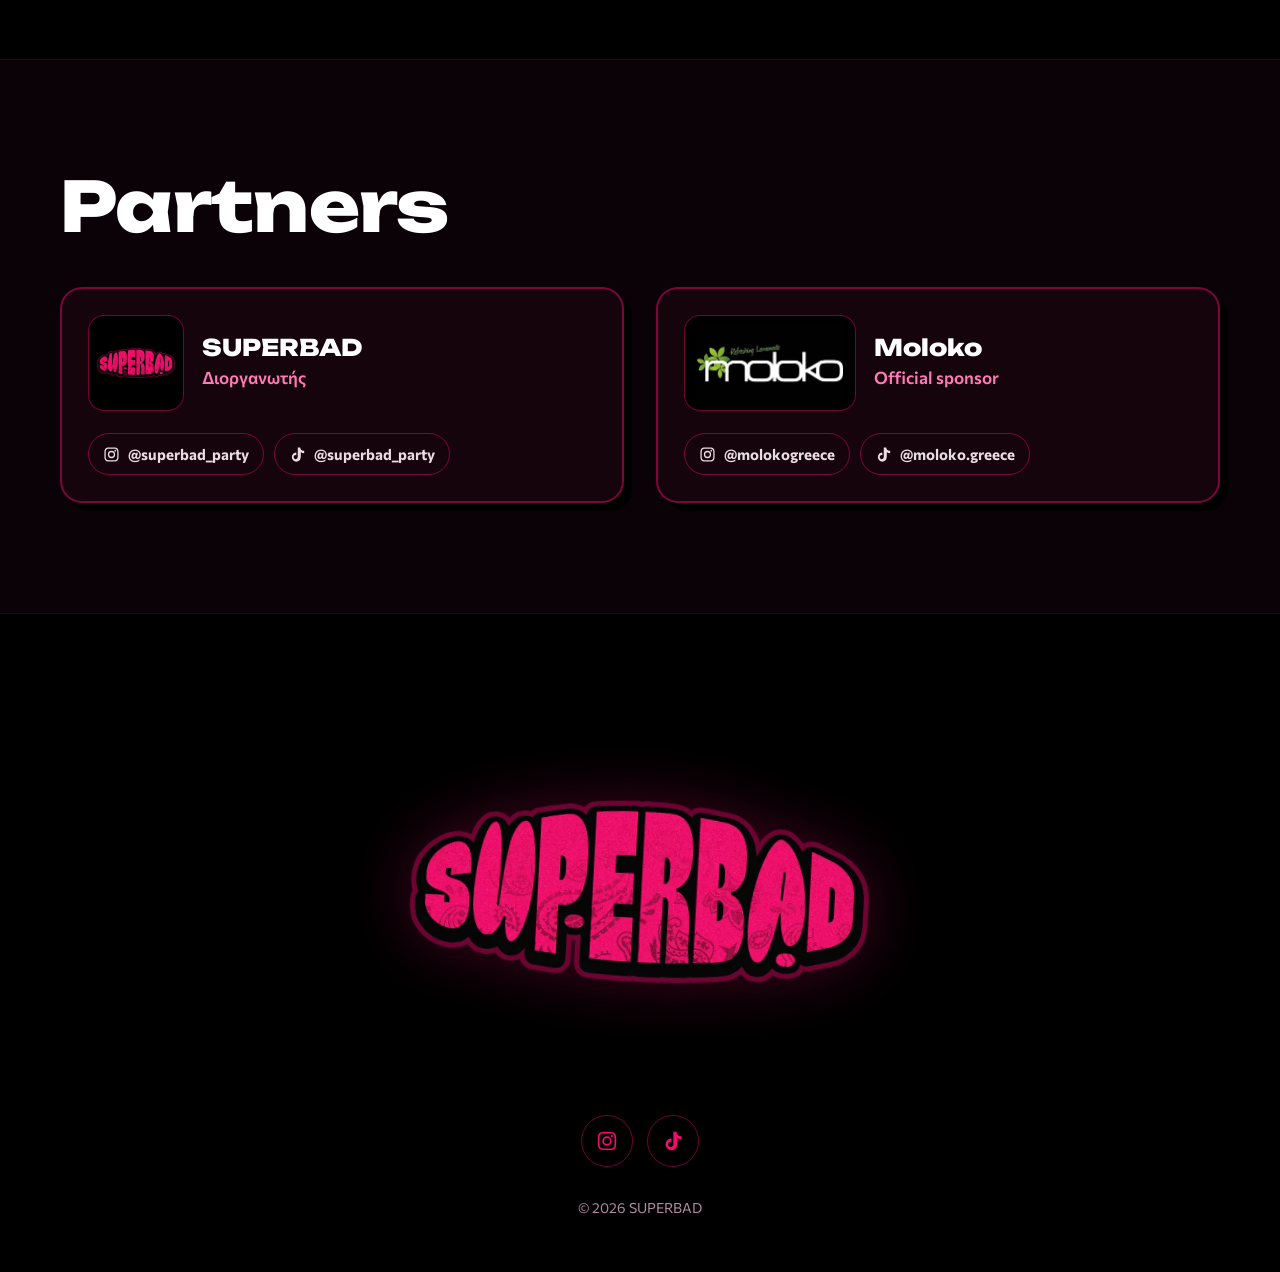
==== commit 09be9bbe: "Add files via upload" ====
--- a/index.html
+++ b/index.html
@@ -49,7 +49,7 @@
 <!-- HERO: video με το logo αριστερά, αφίσα δεξιά -->
 <section class="hero" id="home">
   <div class="hero-media">
-    <video class="hero-video" autoplay muted loop playsinline poster="hero-bg.jpg">
+    <video class="hero-video" autoplay muted loop playsinline preload="auto" disablepictureinpicture disableremoteplayback poster="hero-bg.jpg">
       <source src="hero.mp4" type="video/mp4">
       <source src="hero.mov" type="video/mp4">
     </video>
@@ -103,7 +103,7 @@
 
         <div class="info-actions">
           <a class="btn" id="nMap" href="#" target="_blank" rel="noopener" hidden>Δες το στον χάρτη</a>
-          <a class="btn ghost" id="nCta" href="https://www.instagram.com/superbadparty/" target="_blank" rel="noopener"><svg aria-hidden="true"><use href="#i-ig"/></svg>Follow στο Instagram</a>
+          <a class="btn ghost" id="nCta" href="https://www.instagram.com/superbad_party/" target="_blank" rel="noopener"><svg aria-hidden="true"><use href="#i-ig"/></svg>Follow στο Instagram</a>
         </div>
       </article>
     </div>
@@ -114,8 +114,9 @@
 <section class="section past" id="past" hidden>
   <div class="wrap">
     <h2 class="section-title display">Past parties</h2>
-    <p class="past-intro">Τα πάρτυ μας από τότε που λεγόμασταν PARA PERA. Πάτα σε ένα για αφίσα και φωτογραφίες.</p>
-    <div class="past-grid" id="pastGrid"></div>
+    <p class="past-intro">Τα πάρτυ μας από τότε που λεγόμασταν PARA PERA. Διάλεξε ένα για να δεις φωτογραφίες.</p>
+    <div class="pp-tabs" id="ppTabs" role="tablist" aria-label="Προηγούμενα πάρτυ"></div>
+    <div class="pp-panel" id="ppPanel" role="tabpanel"></div>
   </div>
 </section>
 
@@ -134,8 +135,8 @@
           </div>
         </div>
         <div class="partner-links">
-          <a class="chip js-ig" href="https://www.instagram.com/superbadparty/" target="_blank" rel="noopener"><svg aria-hidden="true"><use href="#i-ig"/></svg><span class="js-ig-handle">@superbadparty</span></a>
-          <a class="chip js-tt" href="https://www.tiktok.com/@superbadparty" target="_blank" rel="noopener"><svg aria-hidden="true"><use href="#i-tt"/></svg><span class="js-tt-handle">@superbadparty</span></a>
+          <a class="chip js-ig" href="https://www.instagram.com/superbad_party/" target="_blank" rel="noopener"><svg aria-hidden="true"><use href="#i-ig"/></svg><span class="js-ig-handle">@superbad_party</span></a>
+          <a class="chip js-tt" href="https://www.tiktok.com/@superbad_party" target="_blank" rel="noopener"><svg aria-hidden="true"><use href="#i-tt"/></svg><span class="js-tt-handle">@superbad_party</span></a>
         </div>
       </div>
 
@@ -161,8 +162,8 @@
 <footer class="site-footer">
   <img src="logo-sticker.svg" alt="SUPERBAD" class="footer-logo" width="900" height="375" loading="lazy">
   <div class="footer-social">
-    <a class="js-ig" href="https://www.instagram.com/superbadparty/" target="_blank" rel="noopener" aria-label="Instagram"><svg aria-hidden="true"><use href="#i-ig"/></svg></a>
-    <a class="js-tt" href="https://www.tiktok.com/@superbadparty" target="_blank" rel="noopener" aria-label="TikTok"><svg aria-hidden="true"><use href="#i-tt"/></svg></a>
+    <a class="js-ig" href="https://www.instagram.com/superbad_party/" target="_blank" rel="noopener" aria-label="Instagram"><svg aria-hidden="true"><use href="#i-ig"/></svg></a>
+    <a class="js-tt" href="https://www.tiktok.com/@superbad_party" target="_blank" rel="noopener" aria-label="TikTok"><svg aria-hidden="true"><use href="#i-tt"/></svg></a>
   </div>
   <p class="footer-copy">© <span id="yr"></span> SUPERBAD</p>
 </footer>
@@ -227,16 +228,22 @@
 if (PAST.length) {
   $('past').hidden = false;
   $('navPast').hidden = false;
-  $('pastGrid').innerHTML = PAST.map(e => {
-    const cover = e.poster || (getPhotoUrls(e)[0] || '');
-    const n = getPhotoUrls(e).length;
-    return `<a href="past.html?event=${e.slug}" class="past-card">
-      <div class="thumb"><img src="${cover}" alt="Αφίσα: ${e.name}" loading="lazy"></div>
-      <div class="name">${e.label}</div>
-      <div class="meta">${e.date}${e.venue ? ', ' + e.venue : ''}</div>
-      ${n ? `<span class="more">${n} φωτογραφίες</span>` : ''}
-    </a>`;
-  }).join('');
+  const thumbsOf = e => (typeof getThumbUrls === 'function' ? getThumbUrls(e) : getPhotoUrls(e));
+  $('ppTabs').innerHTML = PAST.map((e, i) =>
+    `<button class="pp-tab" type="button" role="tab" data-i="${i}" aria-selected="false">${e.label}<small>${e.date}</small></button>`).join('');
+  const showParty = i => {
+    const e = PAST[i];
+    document.querySelectorAll('.pp-tab').forEach(t => t.setAttribute('aria-selected', t.dataset.i == i));
+    const thumbs = thumbsOf(e);
+    const meta = [e.date, e.venue, e.lineup ? 'DJs: ' + e.lineup : ''].filter(Boolean);
+    $('ppPanel').innerHTML = `
+      <p class="pp-meta">${meta.map(m => `<span>${m}</span>`).join('')}</p>
+      <div class="pp-grid">${thumbs.slice(0, 8).map((t, k) =>
+        `<a class="pp-photo" href="past.html?event=${e.slug}&photo=${k + 1}" aria-label="Φωτογραφία ${k + 1}"><img src="${t}" alt="" loading="lazy" onerror="this.onerror=null;this.src=this.src.replace('/thumbs/','/')"></a>`).join('')}</div>
+      <a class="btn pp-all" href="past.html?event=${e.slug}">Όλες οι φωτογραφίες (${thumbs.length})</a>`;
+  };
+  document.querySelectorAll('.pp-tab').forEach(t => t.addEventListener('click', () => showParty(+t.dataset.i)));
+  showParty(PAST.length - 1);
   $('navPastMenu').innerHTML = PAST.map(e => `<a href="past.html?event=${e.slug}">${e.label}</a>`).join('');
   $('mobilePastList').innerHTML = PAST.map(e => `<a href="past.html?event=${e.slug}" onclick="closeMobile()">${e.label}</a>`).join('');
 
@@ -258,6 +265,18 @@
   mBtn.textContent = o ? 'Close' : 'Menu';
   mBtn.setAttribute('aria-expanded', o);
 });
+/* Video: παίζει μόνο του. Αν το κινητό το μπλοκάρει (π.χ. εξοικονόμηση μπαταρίας),
+   δείχνουμε την ακίνητη εικόνα αντί για κουμπί play. */
+const heroVideo = document.querySelector('.hero-video');
+if (heroVideo) {
+  heroVideo.muted = true; heroVideo.defaultMuted = true;
+  const p = heroVideo.play();
+  if (p && p.catch) p.catch(() => heroVideo.classList.add('no-autoplay'));
+  const retry = () => heroVideo.play().then(() => heroVideo.classList.remove('no-autoplay')).catch(() => {});
+  document.addEventListener('touchstart', retry, { once: true, passive: true });
+  document.addEventListener('click', retry, { once: true });
+}
+
 function closeMobile() {
   mMenu.classList.remove('open');
   mBtn.textContent = 'Menu';
--- a/styles.css
+++ b/styles.css
@@ -305,3 +305,46 @@
   html { scroll-behavior: auto; }
   .poster, .past-card, .btn, .photo-item { transition: none; }
 }
+
+/* ---------------- VIDEO: χωρίς κουμπί play στα κινητά ---------------- */
+.hero-media { background: #000 url("hero-bg.jpg") 34% 50% / cover no-repeat; }
+.hero-video { pointer-events: none; }
+.hero-video.no-autoplay { visibility: hidden; }
+.hero-video::-webkit-media-controls,
+.hero-video::-webkit-media-controls-panel,
+.hero-video::-webkit-media-controls-overlay-play-button,
+.hero-video::-webkit-media-controls-start-playback-button { display: none !important; -webkit-appearance: none; }
+@media (max-width: 900px) { .hero-media { background-position: 19% 50%; } }
+
+/* ---------------- PAST PARTIES: επιλογή πάρτυ ---------------- */
+.pp-tabs { display: flex; flex-wrap: wrap; gap: 12px; margin-bottom: 28px; }
+.pp-tab {
+  display: flex; flex-direction: column; align-items: flex-start; gap: 4px; cursor: pointer;
+  font: 800 18px/1.1 var(--f-display); color: var(--soft); text-align: left;
+  background: var(--plum); border: 1.5px solid var(--line); border-radius: 16px; padding: 14px 20px;
+  transition: background .15s, border-color .15s;
+}
+.pp-tab small { font: 600 13px/1 var(--f-body); color: var(--muted); }
+.pp-tab:hover { border-color: var(--pink); }
+.pp-tab[aria-selected="true"] { background: var(--pink); border-color: var(--pink); color: var(--ink); }
+.pp-tab[aria-selected="true"] small { color: rgba(0,0,0,.7); }
+.pp-panel { background: var(--plum); border: 1.5px solid var(--line); border-radius: 24px; padding: 28px; }
+.pp-meta { display: flex; flex-wrap: wrap; gap: 8px 22px; margin: 0 0 22px; font-weight: 700; color: var(--soft); }
+.pp-meta span + span::before { content: ""; display: inline-block; width: 6px; height: 6px; border-radius: 50%; background: var(--pink); margin: 0 14px 2px -14px; }
+.pp-grid { display: grid; grid-template-columns: repeat(4, 1fr); gap: 12px; }
+.pp-photo { display: block; aspect-ratio: 1; overflow: hidden; border-radius: 12px; background: #000; border: 1.5px solid transparent; }
+.pp-photo img { width: 100%; height: 100%; object-fit: cover; transition: transform .3s; }
+.pp-photo:hover { border-color: var(--pink); }
+.pp-photo:hover img { transform: scale(1.05); }
+.pp-all { margin-top: 24px; }
+.party-card.no-poster { grid-template-columns: 1fr; max-width: 820px; }
+@media (max-width: 720px) {
+  .pp-grid { grid-template-columns: repeat(2, 1fr); }
+  .pp-panel { padding: 18px; }
+  .pp-tab { flex: 1; }
+}
+@media (max-width: 720px) {
+  .pp-meta { flex-direction: column; gap: 4px; }
+  .pp-meta span + span::before { display: none; }
+  .pp-tab { font-size: 16px; }
+}
